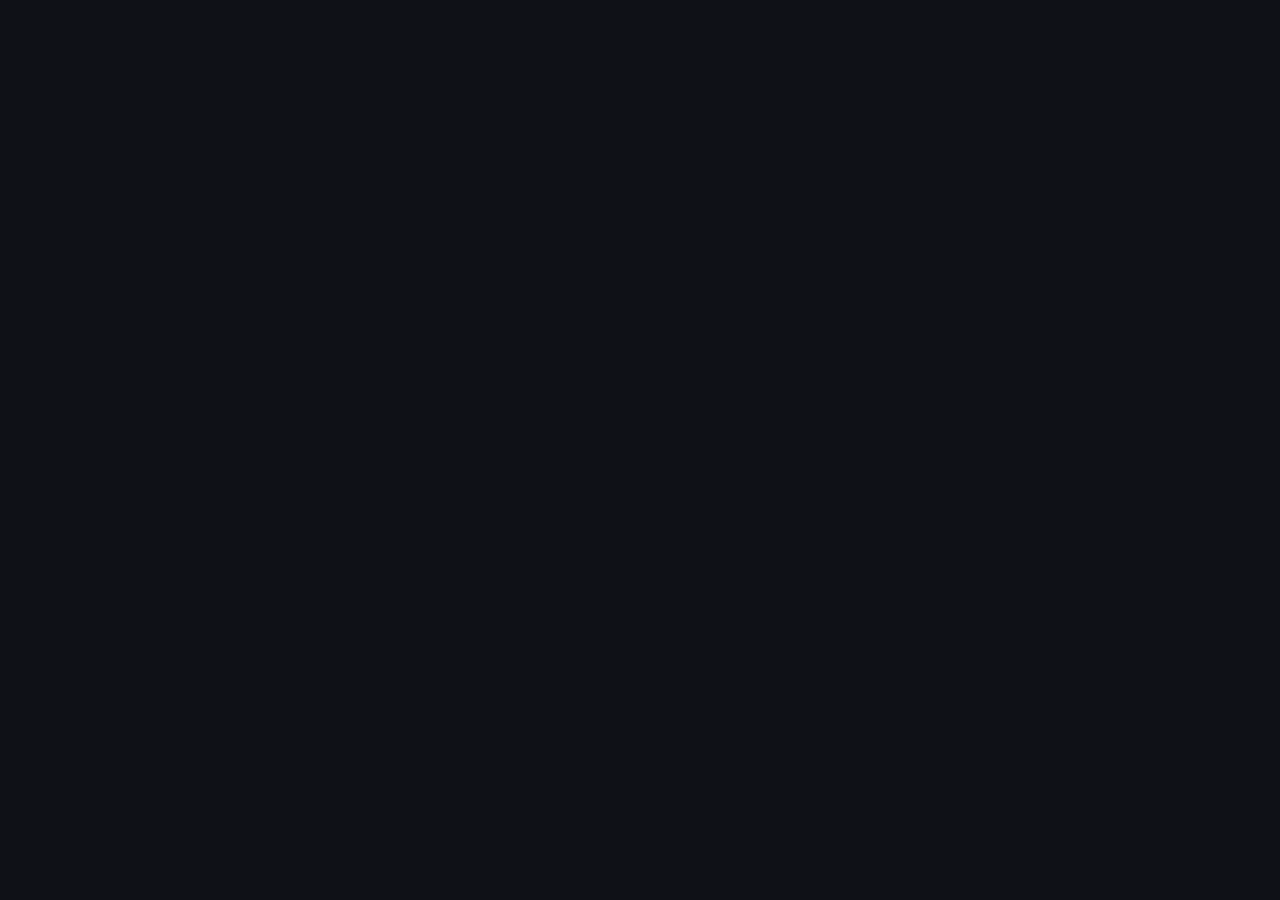
==== asignment2.html @ ff0749f4 "1" ====
<!DOCTYPE html>
<html lang="en">
<head>
  <meta charset="UTF-8">
  <meta name="viewport" content="width=device-width, initial-scale=1.0">
  <title>Assignment 2 — Loop Together</title>
  <link rel="stylesheet" href="./style.css">
</head>
---- style.css ----
* {
  box-sizing: border-box;
}

:root {
  --bg: #0f1117;
  --panel: #191d27;
  --panel-2: #222735;
  --text: #f4f5f7;
  --muted: #aeb4c0;
  --accent: #c8ff61;
  --line: #343b4b;
}

body {
  margin: 0;
  background: var(--bg);
  color: var(--text);
  font-family: Arial, Helvetica, sans-serif;
  line-height: 1.7;
}

header {
  padding: 36px 7%;
  background: var(--panel);
  border-bottom: 3px solid var(--accent);
}

header h1 {
  margin: 0;
  font-size: clamp(2rem, 5vw, 3rem);
}

header p {
  margin: 8px 0;
}

h1,
h2 {
  color: var(--accent);
}

h2,
h3 {
  margin-top: 0;
}

p,
li {
  color: #d4d7df;
}

a {
  color: var(--accent);
  overflow-wrap: anywhere;
}

nav {
  display: flex;
  flex-wrap: wrap;
  gap: 12px 20px;
  margin-top: 24px;
}

nav a {
  text-decoration: none;
}

nav a:hover {
  text-decoration: underline;
}

main {
  width: 90%;
  max-width: 1120px;
  margin: 30px auto;
}

section {
  padding: 32px 0;
  border-bottom: 1px solid var(--line);
  scroll-margin-top: 20px;
}

.intro {
  padding: 28px;
  background: var(--panel);
  border-left: 4px solid var(--accent);
  border-radius: 0 10px 10px 0;
}

/* Prototype cards */
.prototype-grid {
  display: grid;
  grid-template-columns: repeat(3, minmax(0, 1fr));
  gap: 20px;
  margin-top: 28px;
}

.prototype-card {
  display: flex;
  flex-direction: column;
  min-width: 0;
  padding: 24px;
  background: var(--panel);
  border: 1px solid var(--line);
  border-radius: 10px;
}

.prototype-card:hover {
  border-color: var(--accent);
}

.label {
  margin-top: 0;
  color: var(--accent);
  font-size: 0.85rem;
  font-weight: bold;
}

.button {
  display: inline-block;
  padding: 11px 16px;
  background: var(--accent);
  color: #101217;
  border-radius: 6px;
  font-weight: bold;
  text-align: center;
  text-decoration: none;
}

.prototype-card .button {
  margin-top: auto;
  align-self: flex-start;
}

.button:hover {
  background: #dcff9a;
}

a:focus-visible,
summary:focus-visible {
  outline: 3px solid var(--accent);
  outline-offset: 4px;
}

/* Testing instructions and unfinished sections */
li {
  margin-bottom: 12px;
}

.note {
  padding: 16px;
  background: var(--panel-2);
  border-left: 4px solid var(--accent);
  color: var(--muted);
}

/* Expandable Git commit logs */
details {
  margin: 14px 0;
  padding: 18px;
  background: var(--panel);
  border: 1px solid var(--line);
  border-radius: 8px;
  overflow-x: auto;
}

summary {
  color: var(--accent);
  font-weight: bold;
  cursor: pointer;
}

details[open] summary {
  margin-bottom: 18px;
}

table {
  width: 100%;
  border-collapse: collapse;
}

th,
td {
  padding: 12px;
  border-bottom: 1px solid var(--line);
  text-align: left;
  vertical-align: top;
  overflow-wrap: anywhere;
}

th {
  background: var(--panel-2);
  color: var(--accent);
}

td {
  color: var(--text);
}

footer {
  padding: 28px;
  background: var(--panel);
  color: var(--muted);
  text-align: center;
}

/* Tablet and mobile */
@media (max-width: 900px) {
  .prototype-grid {
    grid-template-columns: repeat(2, minmax(0, 1fr));
  }
}

@media (max-width: 600px) {
  header {
    padding: 28px 5%;
  }

  main {
    width: 92%;
  }

  .prototype-grid {
    grid-template-columns: 1fr;
  }

  .intro,
  .prototype-card {
    padding: 20px;
  }

  .prototype-card .button {
    width: 100%;
  }

  th,
  td {
    padding: 10px;
  }
}
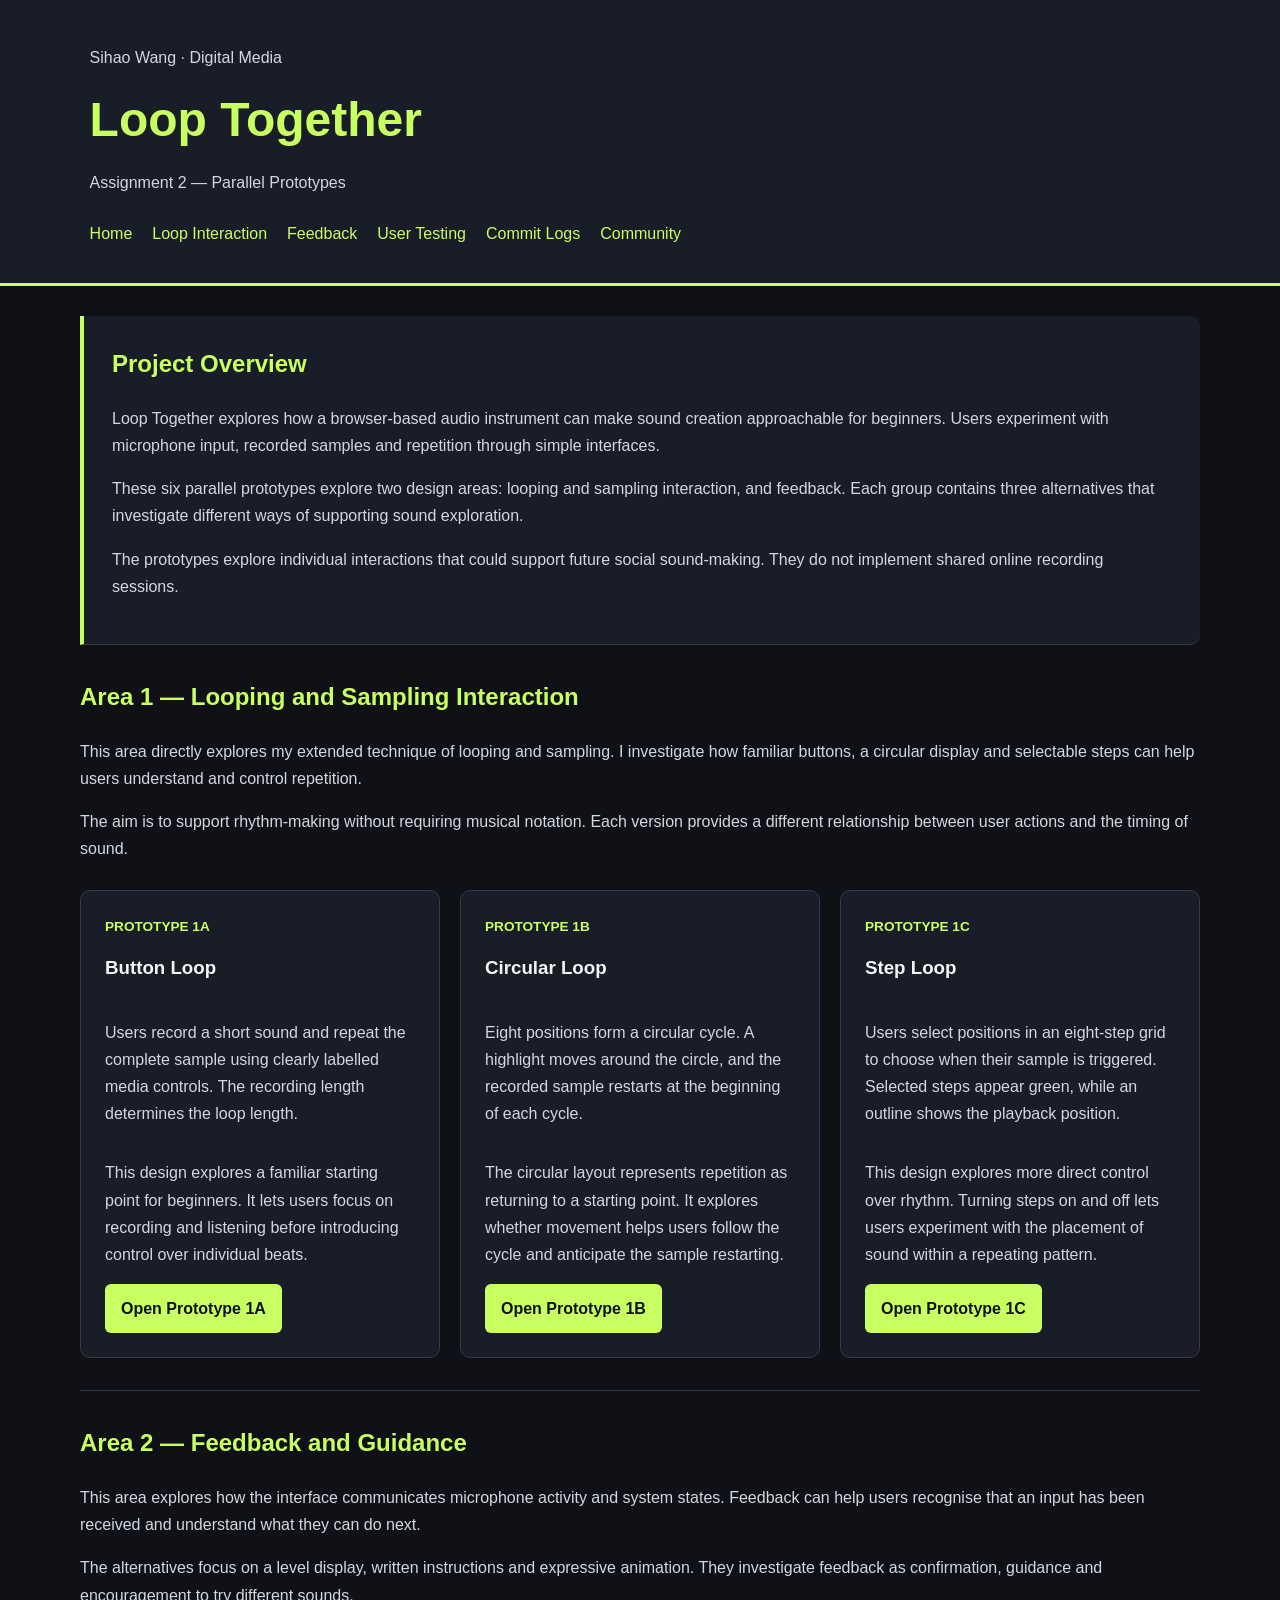
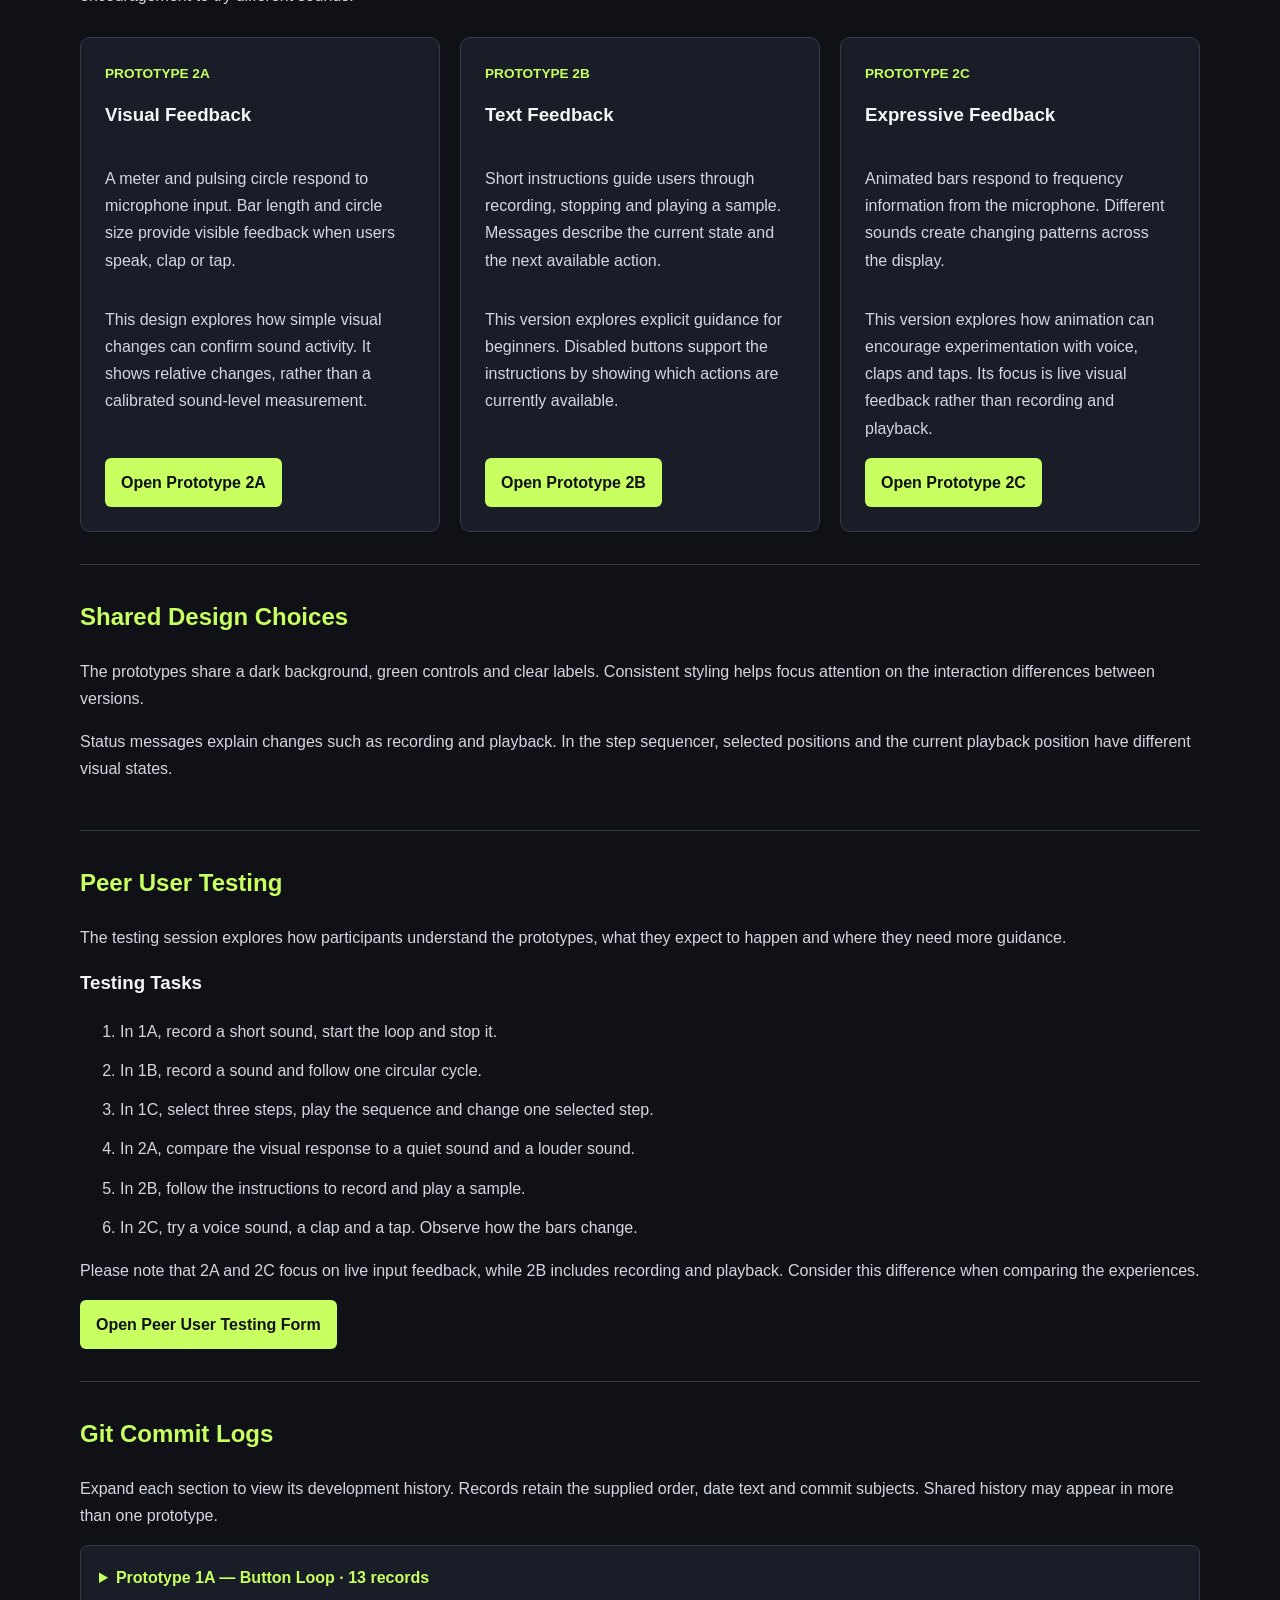
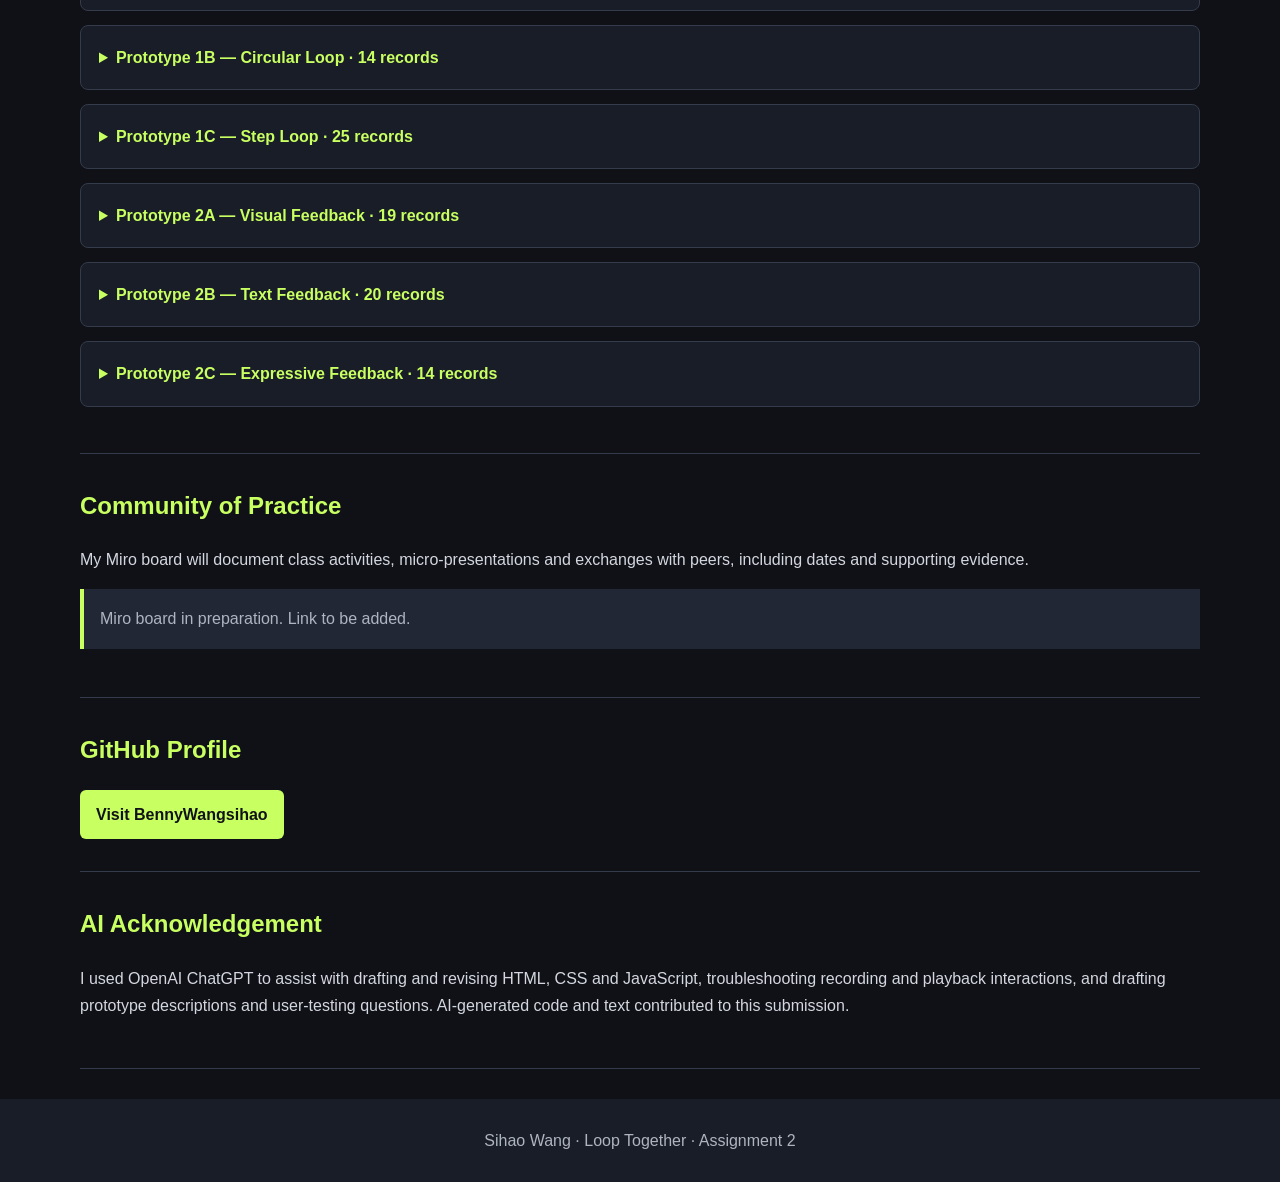
==== commit 99b5e8da: "1" ====
--- a/asignment2.html
+++ b/asignment2.html
@@ -4,5 +4,562 @@
   <meta charset="UTF-8">
   <meta name="viewport" content="width=device-width, initial-scale=1.0">
   <title>Assignment 2 — Loop Together</title>
-  <link rel="stylesheet" href="./style.css">
-</head>+  <link rel="stylesheet" href="style.css">
+</head>
+
+<body>
+  <header>
+    <p>Sihao Wang · Digital Media</p>
+    <h1>Loop Together</h1>
+    <p>Assignment 2 — Parallel Prototypes</p>
+
+    <nav>
+      <a href="index.html">Home</a>
+      <a href="#interaction">Loop Interaction</a>
+      <a href="#feedback">Feedback</a>
+      <a href="#testing">User Testing</a>
+      <a href="#commit-logs">Commit Logs</a>
+      <a href="#community">Community</a>
+    </nav>
+  </header>
+
+  <main>
+    <section class="intro">
+      <h2>Project Overview</h2>
+
+      <p>
+        Loop Together explores how a browser-based audio instrument
+        can make sound creation approachable for beginners.
+        Users experiment with microphone input, recorded samples
+        and repetition through simple interfaces.
+      </p>
+
+      <p>
+        These six parallel prototypes explore two design areas:
+        looping and sampling interaction, and feedback.
+        Each group contains three alternatives that investigate
+        different ways of supporting sound exploration.
+      </p>
+
+      <p>
+        The prototypes explore individual interactions that could
+        support future social sound-making. They do not implement
+        shared online recording sessions.
+      </p>
+    </section>
+
+    <section id="interaction">
+      <h2>Area 1 — Looping and Sampling Interaction</h2>
+
+      <p>
+        This area directly explores my extended technique of
+        looping and sampling. I investigate how familiar buttons,
+        a circular display and selectable steps can help users
+        understand and control repetition.
+      </p>
+
+      <p>
+        The aim is to support rhythm-making without requiring
+        musical notation. Each version provides a different
+        relationship between user actions and the timing of sound.
+      </p>
+
+      <div class="prototype-grid">
+        <article class="prototype-card">
+          <p class="label">PROTOTYPE 1A</p>
+          <h3>Button Loop</h3>
+
+          <p>
+            Users record a short sound and repeat the complete
+            sample using clearly labelled media controls.
+            The recording length determines the loop length.
+          </p>
+
+          <p>
+            This design explores a familiar starting point for
+            beginners. It lets users focus on recording and
+            listening before introducing control over individual beats.
+          </p>
+
+          <a class="button"
+             href="https://benny-loop-1a.github.io/asignment_2_prototype1a/"
+             target="_blank" rel="noopener noreferrer">
+            Open Prototype 1A
+          </a>
+        </article>
+
+        <article class="prototype-card">
+          <p class="label">PROTOTYPE 1B</p>
+          <h3>Circular Loop</h3>
+
+          <p>
+            Eight positions form a circular cycle. A highlight
+            moves around the circle, and the recorded sample
+            restarts at the beginning of each cycle.
+          </p>
+
+          <p>
+            The circular layout represents repetition as returning
+            to a starting point. It explores whether movement helps
+            users follow the cycle and anticipate the sample restarting.
+          </p>
+
+          <a class="button"
+             href="https://benny-loop-1b.github.io/asignment_2_prototype1b/"
+             target="_blank" rel="noopener noreferrer">
+            Open Prototype 1B
+          </a>
+        </article>
+
+        <article class="prototype-card">
+          <p class="label">PROTOTYPE 1C</p>
+          <h3>Step Loop</h3>
+
+          <p>
+            Users select positions in an eight-step grid to choose
+            when their sample is triggered. Selected steps appear
+            green, while an outline shows the playback position.
+          </p>
+
+          <p>
+            This design explores more direct control over rhythm.
+            Turning steps on and off lets users experiment with
+            the placement of sound within a repeating pattern.
+          </p>
+
+          <a class="button"
+             href="https://benny-loop-1c.github.io/asignment_2_prototype1c/"
+             target="_blank" rel="noopener noreferrer">
+            Open Prototype 1C
+          </a>
+        </article>
+      </div>
+    </section>
+
+    <section id="feedback">
+      <h2>Area 2 — Feedback and Guidance</h2>
+
+      <p>
+        This area explores how the interface communicates
+        microphone activity and system states. Feedback can help
+        users recognise that an input has been received and
+        understand what they can do next.
+      </p>
+
+      <p>
+        The alternatives focus on a level display, written
+        instructions and expressive animation. They investigate
+        feedback as confirmation, guidance and encouragement
+        to try different sounds.
+      </p>
+
+      <div class="prototype-grid">
+        <article class="prototype-card">
+          <p class="label">PROTOTYPE 2A</p>
+          <h3>Visual Feedback</h3>
+
+          <p>
+            A meter and pulsing circle respond to microphone input.
+            Bar length and circle size provide visible feedback
+            when users speak, clap or tap.
+          </p>
+
+          <p>
+            This design explores how simple visual changes can
+            confirm sound activity. It shows relative changes,
+            rather than a calibrated sound-level measurement.
+          </p>
+
+          <a class="button"
+             href="https://benny-loop-2a.github.io/asignment_2_prototype2a/"
+             target="_blank" rel="noopener noreferrer">
+            Open Prototype 2A
+          </a>
+        </article>
+
+        <article class="prototype-card">
+          <p class="label">PROTOTYPE 2B</p>
+          <h3>Text Feedback</h3>
+
+          <p>
+            Short instructions guide users through recording,
+            stopping and playing a sample. Messages describe
+            the current state and the next available action.
+          </p>
+
+          <p>
+            This version explores explicit guidance for beginners.
+            Disabled buttons support the instructions by showing
+            which actions are currently available.
+          </p>
+
+          <a class="button"
+             href="https://benny-loop-2b.github.io/asignment_2_prototype2b/"
+             target="_blank" rel="noopener noreferrer">
+            Open Prototype 2B
+          </a>
+        </article>
+
+        <article class="prototype-card">
+          <p class="label">PROTOTYPE 2C</p>
+          <h3>Expressive Feedback</h3>
+
+          <p>
+            Animated bars respond to frequency information from
+            the microphone. Different sounds create changing
+            patterns across the display.
+          </p>
+
+          <p>
+            This version explores how animation can encourage
+            experimentation with voice, claps and taps.
+            Its focus is live visual feedback rather than
+            recording and playback.
+          </p>
+
+          <a class="button"
+             href="https://benny-loop-2c.github.io/asignment_2_prototype2c/"
+             target="_blank" rel="noopener noreferrer">
+            Open Prototype 2C
+          </a>
+        </article>
+      </div>
+    </section>
+
+    <section>
+      <h2>Shared Design Choices</h2>
+
+      <p>
+        The prototypes share a dark background, green controls
+        and clear labels. Consistent styling helps focus attention
+        on the interaction differences between versions.
+      </p>
+
+      <p>
+        Status messages explain changes such as recording and
+        playback. In the step sequencer, selected positions and
+        the current playback position have different visual states.
+      </p>
+    </section>
+
+    <section id="testing">
+      <h2>Peer User Testing</h2>
+
+      <p>
+        The testing session explores how participants understand
+        the prototypes, what they expect to happen and where
+        they need more guidance.
+      </p>
+
+      <h3>Testing Tasks</h3>
+
+      <ol>
+        <li>
+          In 1A, record a short sound, start the loop and stop it.
+        </li>
+        <li>
+          In 1B, record a sound and follow one circular cycle.
+        </li>
+        <li>
+          In 1C, select three steps, play the sequence and change
+          one selected step.
+        </li>
+        <li>
+          In 2A, compare the visual response to a quiet sound
+          and a louder sound.
+        </li>
+        <li>
+          In 2B, follow the instructions to record and play a sample.
+        </li>
+        <li>
+          In 2C, try a voice sound, a clap and a tap.
+          Observe how the bars change.
+        </li>
+      </ol>
+
+      <p>
+        Please note that 2A and 2C focus on live input feedback,
+        while 2B includes recording and playback.
+        Consider this difference when comparing the experiences.
+      </p>
+
+      <a class="button"
+         href="https://forms.cloud.microsoft/Pages/ResponsePage.aspx?id=cTYy0b7NF0S01L2yS1ExazBG9IcezXdNhAzs5-oLuZBUMlE4NkZYV0JXNEtFWlhSRVRFNFVaVUFVSi4u"
+         target="_blank" rel="noopener noreferrer">
+        Open Peer User Testing Form
+      </a>
+    </section>
+
+    <section id="commit-logs">
+      <h2>Git Commit Logs</h2>
+
+      <p>
+        Expand each section to view its development history.
+        Records retain the supplied order, date text and commit
+        subjects. Shared history may appear in more than one prototype.
+      </p>
+
+      <div id="log-tables"></div>
+
+      <noscript>
+        Enable JavaScript to display the commit tables.
+      </noscript>
+    </section>
+
+    <section id="community">
+      <h2>Community of Practice</h2>
+
+      <p>
+        My Miro board will document class activities,
+        micro-presentations and exchanges with peers,
+        including dates and supporting evidence.
+      </p>
+
+      <p class="note">Miro board in preparation. Link to be added.</p>
+
+      <!-- Replace the note above with your actual Miro link:
+      <a class="button" href="PASTE_MIRO_LINK_HERE"
+         target="_blank" rel="noopener noreferrer">
+        Open Miro Board
+      </a>
+      -->
+    </section>
+
+    <section>
+      <h2>GitHub Profile</h2>
+
+      <a class="button"
+         href="https://github.com/BennyWangsihao"
+         target="_blank" rel="noopener noreferrer">
+        Visit BennyWangsihao
+      </a>
+    </section>
+
+    <section>
+      <h2>AI Acknowledgement</h2>
+
+      <p>
+        I used OpenAI ChatGPT to assist with drafting and revising
+        HTML, CSS and JavaScript, troubleshooting recording and
+        playback interactions, and drafting prototype descriptions
+        and user-testing questions. AI-generated code and text
+        contributed to this submission.
+      </p>
+    </section>
+  </main>
+
+  <footer>Sihao Wang · Loop Together · Assignment 2</footer>
+
+  <script>
+    // All supplied entries have the same author.
+    const author = "BennyWangsihao";
+
+    // Each row contains date text and subject.
+    // 1B additionally preserves its supplied commit date.
+    const logs = [
+      {
+        title: "Prototype 1A — Button Loop",
+        headers: ["Author", "Author Date", "Subject", "Body"],
+        rows: [
+          ["2026-09-10 22:01:22", "1"],
+          ["2026-09-10 22:01:09", "1"],
+          ["2026-09-10 22:00:52", "1"],
+          ["2026-09-10 21:52:18", "1"],
+          ["2026-09-10 21:48:13", "11"],
+          ["2026-09-10 21:41:15", "1"],
+          ["2026-09-10 11:20:02", "1"],
+          ["2026-09-10 11:15:10", "1"],
+          ["2026-09-10 11:14:04", "1"],
+          ["2026-09-10 11:13:26", "1"],
+          ["2026-09-10 11:04:31", "1"],
+          ["2026-09-10 11:03:46", "1"],
+          ["2026-09-10 21:01:41", "Initial commit"]
+        ]
+      },
+      {
+        title: "Prototype 1B — Circular Loop",
+        headers: ["Author", "Author Date", "Commit Date", "Subject"],
+        rows: [
+          ["2026-09-10 21:01:41", "2026-09-10 21:01:41", "Initial commit"],
+          ["2026-09-10 11:03:46", "2026-09-10 11:03:46", "1"],
+          ["2026-09-10 11:04:31", "2026-09-10 11:04:31", "1"],
+          ["2026-09-10 11:13:26", "2026-09-10 11:13:26", "1"],
+          ["2026-09-10 11:14:04", "2026-09-10 11:14:04", "1"],
+          ["2026-09-10 11:15:10", "2026-09-10 11:15:10", "1"],
+          ["2026-09-10 11:20:02", "2026-09-10 11:20:02", "1"],
+          ["2026-09-10 21:41:15", "2026-09-10 21:41:15", "1"],
+          ["2026-09-10 21:48:13", "2026-09-10 21:48:13", "11"],
+          ["2026-09-10 21:52:18", "2026-09-10 21:52:18", "1"],
+          ["2026-09-10 22:27:54", "2026-09-10 22:27:54", "create record and stop button of sound"],
+          ["2026-09-10 22:29:53", "2026-09-10 22:29:53", "finish the js about the record and stop button also the circle play"],
+          ["2026-09-10 23:06:49", "2026-09-10 23:06:49", "finish the work"],
+          ["2026-09-10 23:30:12", "2026-09-10 23:30:12", "1"]
+        ]
+      },
+      {
+        title: "Prototype 1C — Step Loop",
+        headers: ["Author", "Author Date", "Subject", "Body"],
+        rows: [
+          ["Tue Sep 15 17:21:56 2026 +1000", "Update index.html"],
+          ["Mon Sep 14 22:35:29 2026 +1000", "ask ai to fix the fold"],
+          ["Mon Sep 14 21:58:38 2026 +1000", "fix the js"],
+          ["Mon Sep 14 21:09:22 2026 +1000", "1"],
+          ["Mon Sep 14 20:36:26 2026 +1000", "add the same css"],
+          ["Fri Sep 11 01:18:53 2026 +1000", "1"],
+          ["Fri Sep 11 01:17:44 2026 +1000", "copy the record and stop"],
+          ["Fri Sep 11 01:17:06 2026 +1000", "1"],
+          ["Fri Sep 11 01:15:37 2026 +1000", "add cube and change the way to make people record"],
+          ["Fri Sep 11 01:14:53 2026 +1000", "write the text and the button simaiar as before"],
+          ["Fri Sep 11 00:21:21 2026 +1000", "1"],
+          ["Thu Sep 10 23:30:12 2026 +1000", "1"],
+          ["Thu Sep 10 23:06:49 2026 +1000", "finish the work"],
+          ["Thu Sep 10 22:29:53 2026 +1000", "finish the js about the record and stop button also the circle play"],
+          ["Thu Sep 10 22:27:54 2026 +1000", "create record and stop button of sound"],
+          ["Thu Sep 10 21:52:18 2026 +1000", "1"],
+          ["Thu Sep 10 21:48:13 2026 +1000", "11"],
+          ["Thu Sep 10 21:41:15 2026 +1000", "1"],
+          ["Thu Sep 10 11:20:02 2026 +0000", "1"],
+          ["Thu Sep 10 11:15:10 2026 +0000", "1"],
+          ["Thu Sep 10 11:14:04 2026 +0000", "1"],
+          ["Thu Sep 10 11:13:26 2026 +0000", "1"],
+          ["Thu Sep 10 11:04:31 2026 +0000", "1"],
+          ["Thu Sep 10 11:03:46 2026 +0000", "1"],
+          ["Thu Sep 10 21:01:41 2026 +1000", "Initial commit"]
+        ]
+      },
+      {
+        title: "Prototype 2A — Visual Feedback",
+        headers: ["Author", "Author Date", "Subject", "Body"],
+        rows: [
+          ["Tue Sep 15 22:04:39 2026 +1000", "fix the css cause it do not work with the help of AI"],
+          ["Tue Sep 15 22:02:10 2026 +1000", "fix the web with AI cause the css is not correct"],
+          ["Tue Sep 15 21:42:39 2026 +1000", "update the css"],
+          ["Mon Sep 14 21:59:47 2026 +1000", "fix the js"],
+          ["Mon Sep 14 20:37:25 2026 +1000", "add the same css"],
+          ["Sat Sep 12 19:43:56 2026 +1000", "1"],
+          ["Sat Sep 12 19:43:19 2026 +1000", "1.js"],
+          ["Sat Sep 12 19:40:06 2026 +1000", "add the word to show the microphone is off"],
+          ["Sat Sep 12 19:32:05 2026 +1000", "add the button"],
+          ["Sat Sep 12 19:30:54 2026 +1000", "add the same title as THe other protype"],
+          ["Thu Sep 10 22:16:48 2026 +1000", "1"],
+          ["Thu Sep 10 22:14:53 2026 +1000", "1"],
+          ["Thu Sep 10 11:20:02 2026 +0000", "1"],
+          ["Thu Sep 10 11:15:10 2026 +0000", "1"],
+          ["Thu Sep 10 11:14:04 2026 +0000", "1"],
+          ["Thu Sep 10 11:13:26 2026 +0000", "1"],
+          ["Thu Sep 10 11:04:31 2026 +0000", "1"],
+          ["Thu Sep 10 11:03:46 2026 +0000", "1"],
+          ["Thu Sep 10 21:01:41 2026 +1000", "Initial commit"]
+        ]
+      },
+      {
+        title: "Prototype 2B — Text Feedback",
+        headers: ["Author", "Author Date", "Subject", "Body"],
+        rows: [
+          ["Sat Sep 19 19:09:45 2026 +1000", "fix the problem with AI"],
+          ["Sat Sep 19 15:45:06 2026 +1000", "change the css and fix the problem of js by AI"],
+          ["Tue Sep 15 22:17:05 2026 +1000", "fix 2b"],
+          ["Tue Sep 15 22:12:02 2026 +1000", "fix the js cause the button is not work"],
+          ["Tue Sep 15 22:00:26 2026 +1000", "fix the css with AI"],
+          ["Mon Sep 14 22:00:44 2026 +1000", "fix the js"],
+          ["Mon Sep 14 20:38:11 2026 +1000", "add the same css"],
+          ["Mon Sep 14 01:26:58 2026 +1000", "1"],
+          ["Mon Sep 14 01:26:08 2026 +1000", "add the button and the text"],
+          ["Mon Sep 14 01:25:36 2026 +1000", "create the title"],
+          ["Mon Sep 14 01:24:45 2026 +1000", "create the branch 2b"],
+          ["Thu Sep 10 22:16:48 2026 +1000", "1"],
+          ["Thu Sep 10 22:14:53 2026 +1000", "1"],
+          ["Thu Sep 10 11:20:02 2026 +0000", "1"],
+          ["Thu Sep 10 11:15:10 2026 +0000", "1"],
+          ["Thu Sep 10 11:14:04 2026 +0000", "1"],
+          ["Thu Sep 10 11:13:26 2026 +0000", "1"],
+          ["Thu Sep 10 11:04:31 2026 +0000", "1"],
+          ["Thu Sep 10 11:03:46 2026 +0000", "1"],
+          ["Thu Sep 10 21:01:41 2026 +1000", "Initial commit"]
+        ]
+      },
+      {
+        title: "Prototype 2C — Expressive Feedback",
+        headers: ["Author", "Author Date", "Subject", "Body"],
+        rows: [
+          ["Wed Sep 23 02:26:13 2026 +1000", "1"],
+          ["Sat Sep 19 19:13:00 2026 +1000", "fix the problem with AI"],
+          ["Mon Sep 14 22:01:46 2026 +1000", "fix the js"],
+          ["Mon Sep 14 20:38:54 2026 +1000", "add the same css"],
+          ["Mon Sep 14 20:31:12 2026 +1000", "something cover the 2c and refix it"],
+          ["Thu Sep 10 22:16:48 2026 +1000", "1"],
+          ["Thu Sep 10 22:14:53 2026 +1000", "1"],
+          ["Thu Sep 10 11:20:02 2026 +0000", "1"],
+          ["Thu Sep 10 11:15:10 2026 +0000", "1"],
+          ["Thu Sep 10 11:14:04 2026 +0000", "1"],
+          ["Thu Sep 10 11:13:26 2026 +0000", "1"],
+          ["Thu Sep 10 11:04:31 2026 +0000", "1"],
+          ["Thu Sep 10 11:03:46 2026 +0000", "1"],
+          ["Thu Sep 10 21:01:41 2026 +1000", "Initial commit"]
+        ]
+      }
+    ];
+
+    const holder = document.querySelector("#log-tables");
+
+    // Create accessible HTML tables without interpreting log text as HTML.
+    logs.forEach(function (log) {
+      const details = document.createElement("details");
+      const summary = document.createElement("summary");
+
+      summary.textContent =
+        log.title + " · " + log.rows.length + " records";
+
+      details.appendChild(summary);
+
+      const wrap = document.createElement("div");
+      wrap.className = "table-wrap";
+      wrap.tabIndex = 0;
+      wrap.setAttribute("role", "region");
+      wrap.setAttribute("aria-label", log.title + " commit table");
+
+      const table = document.createElement("table");
+      const caption = document.createElement("caption");
+      caption.textContent = log.title + " — Commit History";
+      table.appendChild(caption);
+
+      const thead = document.createElement("thead");
+      const headerRow = document.createElement("tr");
+
+      log.headers.forEach(function (heading) {
+        const th = document.createElement("th");
+        th.scope = "col";
+        th.textContent = heading;
+        headerRow.appendChild(th);
+      });
+
+      thead.appendChild(headerRow);
+      table.appendChild(thead);
+
+      const tbody = document.createElement("tbody");
+
+      log.rows.forEach(function (row) {
+        const tr = document.createElement("tr");
+
+        // 1B has a commit-date column; the other logs have empty bodies.
+        const cells = log.headers[2] === "Commit Date"
+          ? [author, row[0], row[1], row[2]]
+          : [author, row[0], row[1], ""];
+
+        cells.forEach(function (value) {
+          const td = document.createElement("td");
+          td.textContent = value;
+          tr.appendChild(td);
+        });
+
+        tbody.appendChild(tr);
+      });
+
+      table.appendChild(tbody);
+      wrap.appendChild(table);
+      details.appendChild(wrap);
+      holder.appendChild(details);
+    });
+  </script>
+</body>
+</html>
